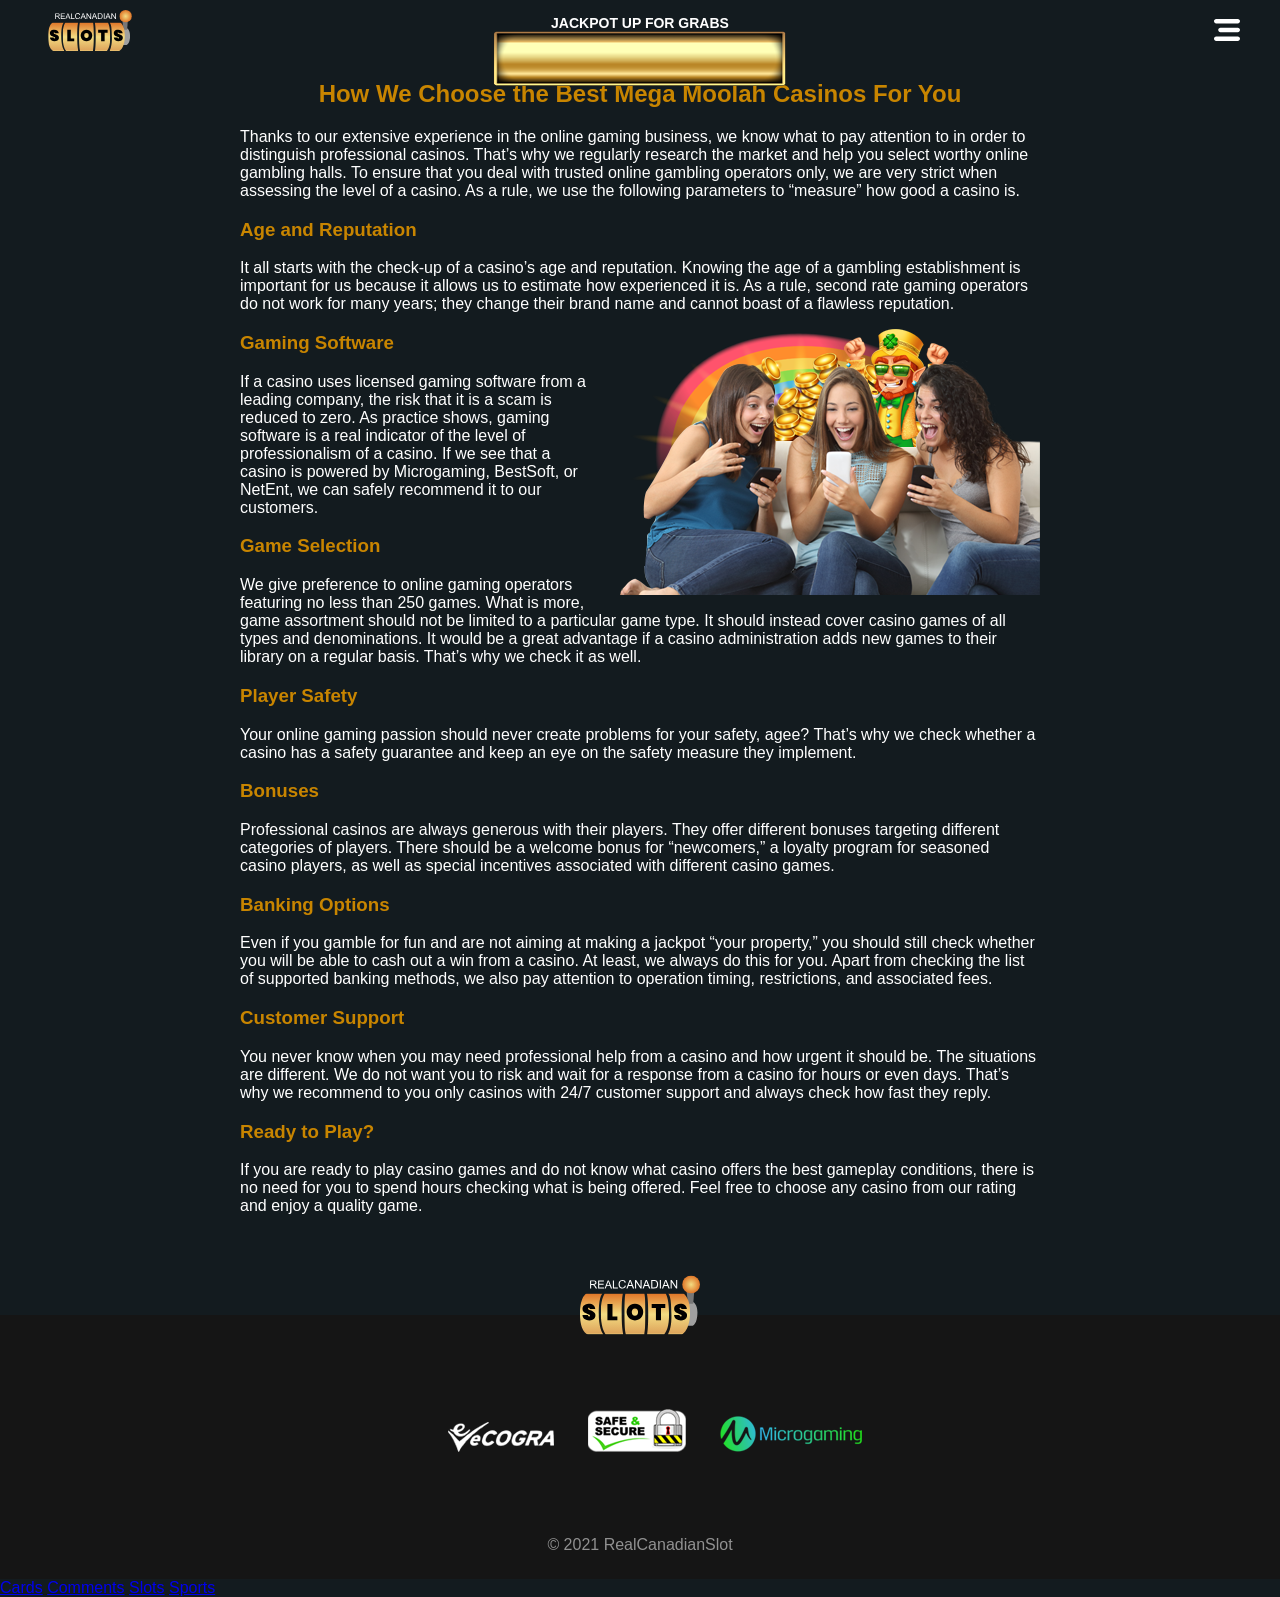
==== casino-html/index.html @ 3dc99162 "directories to each file from index have been added" ====
<!DOCTYPE html>
<html lang="en">
<head>
    <meta charset="UTF-8">
    <meta name="viewport" content="width=device-width, initial-scale=1.0">
    <title>Document</title>
    <link rel="stylesheet" href="assets/css/style.css">
</head>
<body>
    <header>
        <div class="container">
            <div class="flex">
                <div class="logo">
                    <img src="assets/img/logo.svg" alt="logo">
                </div>
                <div class="jackpot hide-small">
                    <div class="top">JACKPOT UP FOR GRABS</div>
                    <div class="ticket-counter">
                        <span class="progressive-jackpot-ticker" data-jackpot-id="15"></span>
                    </div>
                </div>
                <div class="menu">
                    <a href="javascript:void(0)" class="toggle-menu">
                        <img src="assets/img/menu-handle.svg" alt="menu">
                    </a>
                    <div class="nav overlay">
                        <a href="javascript:void(0)" class="close-menu">Close menu <span class="icon-close">&#215;</span></a>
                        <ul>
                            <li class="active"><a href="#">Menu item 01</a></li>
                            <li><a href="#">Menu item 02</a></li>
                            <li><a href="#">Menu item 03</a></li>
                            <li><a href="#">Menu item 04</a></li>
                            <li><a href="#">Menu item 05</a></li>
                        </ul>
                    </div>
                </div>
            </div>
        </div>
    </header>
  
    <section class="text">
        <div class="container">
            <h2 class="text-center">How We Choose the Best Mega Moolah Casinos For You</h2>
            <p>Thanks to our extensive experience in the online gaming business, we know what to pay attention to in order to distinguish professional casinos. That’s why we regularly research the market and help you select worthy online gambling halls. To ensure that you deal with trusted online gambling operators only, we are very strict when assessing the level of a casino. As a rule, we use the following parameters to “measure” how good a casino is.</p>
            <h3>Age and Reputation</h3>
            <p>It all starts with the check-up of a casino’s age and reputation. Knowing the age of a gambling establishment is important for us because it allows us to estimate how experienced it is. As a rule, second rate gaming operators do not work for many years; they change their brand name and cannot boast of a flawless reputation.</p>
            <figure class="alignright">
                <img src="assets/img/girls-laughing.png" alt="img">
            </figure>
            <h3>Gaming Software</h3>
            <p>If a casino uses licensed gaming software from a leading company, the risk that it is a scam is reduced to zero. As practice shows, gaming software is a real indicator of the level of professionalism of a casino. If we see that a casino is powered by Microgaming, BestSoft, or NetEnt, we can safely recommend it to our customers.</p>
            <h3>Game Selection</h3>
            <p>We give preference to online gaming operators featuring no less than 250 games. What is more, game assortment should not be limited to a particular game type. It should instead cover casino games of all types and denominations. It would be a great advantage if a casino administration adds new games to their library on a regular basis. That’s why we check it as well.</p>
            <h3>Player Safety</h3>
            <p>Your online gaming passion should never create problems for your safety, agee? That’s why we check whether a casino has a safety guarantee and keep an eye on the safety measure they implement.</p>
            <h3>Bonuses</h3>
            <p>Professional casinos are always generous with their players. They offer different bonuses targeting different categories of players. There should be a welcome bonus for “newcomers,” a loyalty program for seasoned casino players, as well as special incentives associated with different casino games.</p>
            <h3>Banking Options</h3>
            <p>Even if you gamble for fun and are not aiming at making a jackpot “your property,” you should still check whether you will be able to cash out a win from a casino. At least, we always do this for you. Apart from checking the list of supported banking methods, we also pay attention to operation timing, restrictions, and associated fees.</p>
            <h3>Customer Support</h3>
            <p>You never know when you may need professional help from a casino and how urgent it should be. The situations are different. We do not want you to risk and wait for a response from a casino for hours or even days. That’s why we recommend to you only casinos with 24/7 customer support and always check how fast they reply.</p>
            <h3>Ready to Play?</h3>
            <p>If you are ready to play casino games and do not know what casino offers the best gameplay conditions, there is no need for you to spend hours checking what is being offered. Feel free to choose any casino from our rating and enjoy a quality game.</p>
        </div>
    </section>
    <footer>
        <div class="logo">
            <img src="assets/img/logo.svg" alt="logo">
        </div>
        <div class="footer-icons">
            <img src="assets/img/footer-icon-1.png" alt="icon">
            <img src="assets/img/footer-icon-2.png" alt="icon">
            <img src="assets/img/footer-icon-3.png" alt="icon">
        </div>
        <div class="copy">&copy; 2021 RealCanadianSlot</div>
    </footer>
</body>

<!-- change of directories between the files. Not completed -->

<section class="selection">
    <a href="html/cards.html">Cards</a>
    <a href="html/comments.html">Comments</a>
    <a href="html/slots.html">Slots</a>
    <a href="html/sports.html">Sports</a>
</section>

</html>
---- casino-html/assets/css/style.css ----
@font-face {
  font-family: "Poppins";
  src: url("../fonts/Poppins-Light.woff") format("woff");
  font-weight: 300;
  font-style: normal;
  font-display: swap;
}

@font-face {
  font-family: "Poppins";
  src: url("../fonts/Poppins-BlackItalic.woff") format("woff");
  font-weight: 900;
  font-style: italic;
  font-display: swap;
}

@font-face {
  font-family: "Poppins";
  src: url("../fonts/Poppins-BoldItalic.woff") format("woff");
  font-weight: bold;
  font-style: italic;
  font-display: swap;
}

@font-face {
  font-family: "Poppins";
  src: url("../fonts/Poppins-Italic.woff") format("woff");
  font-weight: normal;
  font-style: italic;
  font-display: swap;
}

@font-face {
  font-family: "Poppins";
  src: url("../fonts/Poppins-ExtraBoldItalic.woff") format("woff");
  font-weight: 800;
  font-style: italic;
  font-display: swap;
}

@font-face {
  font-family: "Poppins";
  src: url("../fonts/Poppins-Bold.woff") format("woff");
  font-weight: bold;
  font-style: normal;
  font-display: swap;
}

@font-face {
  font-family: "Poppins";
  src: url("../fonts/Poppins-ExtraBold.woff") format("woff");
  font-weight: 800;
  font-style: normal;
  font-display: swap;
}

@font-face {
  font-family: "Poppins";
  src: url("../fonts/Poppins-ExtraLight.woff") format("woff");
  font-weight: 200;
  font-style: normal;
  font-display: swap;
}

@font-face {
  font-family: "Poppins";
  src: url("../fonts/Poppins-Black.woff") format("woff");
  font-weight: 900;
  font-style: normal;
  font-display: swap;
}

@font-face {
  font-family: "Poppins";
  src: url("../fonts/Poppins-ExtraLightItalic.woff") format("woff");
  font-weight: 200;
  font-style: italic;
  font-display: swap;
}

@font-face {
  font-family: "Poppins";
  src: url("../fonts/Poppins-MediumItalic.woff") format("woff");
  font-weight: 500;
  font-style: italic;
  font-display: swap;
}

@font-face {
  font-family: "Poppins";
  src: url("../fonts/Poppins-LightItalic.woff") format("woff");
  font-weight: 300;
  font-style: italic;
  font-display: swap;
}

@font-face {
  font-family: "Poppins";
  src: url("../fonts/Poppins-Medium.woff") format("woff");
  font-weight: 500;
  font-style: normal;
  font-display: swap;
}

@font-face {
  font-family: "Poppins";
  src: url("../fonts/Poppins-Thin.woff") format("woff");
  font-weight: 100;
  font-style: normal;
  font-display: swap;
}

@font-face {
  font-family: "Poppins";
  src: url("../fonts/Poppins-ThinItalic.woff") format("woff");
  font-weight: 100;
  font-style: italic;
  font-display: swap;
}

@font-face {
  font-family: "Poppins";
  src: url("../fonts/Poppins-SemiBold.woff") format("woff");
  font-weight: 600;
  font-style: normal;
  font-display: swap;
}

@font-face {
  font-family: "Poppins";
  src: url("../fonts/Poppins-Regular.woff") format("woff");
  font-weight: normal;
  font-style: normal;
  font-display: swap;
}

@font-face {
  font-family: "Poppins";
  src: url("../fonts/Poppins-SemiBoldItalic.woff") format("woff");
  font-weight: 600;
  font-style: italic;
  font-display: swap;
}

/**
 * General
 */
body {
  margin: 0;
  padding: 0;
  background-color: #131b1f;
  color: #fff;
  font-family: "Poppins", sans-serif;
}

body .container {
  margin: auto;
  max-width: 1200px;
}

body .flex {
  display: flex;
}

body .text-center {
  text-align: center;
}

body h2,
body h3 {
  color: #c88500;
}

body figure {
  margin: 0;
  padding: 0;
}

body figure.alignright img {
  float: right;
  margin-left: 20px;
}

body figure.alignleft img {
  float: left;
  margin-right: 20px;
}

body .hide {
  display: none;
}

.btn {
  color: #000;
  text-transform: uppercase;
  text-decoration: none;
  text-align: center;
  display: inline-block;
  min-width: 235px;
  height: 50px;
  line-height: 50px;
  font-weight: 700;
  font-size: 18px;
  border-radius: 10px;
  background: #eec214;
  background-image: linear-gradient(to right, #eec214, #f88409);
  transition: all 0.5s;
}

.btn:hover {
  background-image: linear-gradient(to right, #f88409, #eec214);
}

header {
  height: 60px;
}

header .flex {
  justify-content: space-between;
}

header .flex>div {
  width: 33.333%;
}

header .flex>div.logo {
  margin-top: 10px;
}

header .flex>div.logo img {
  display: inline-block;
  width: 100px;
  height: 41px;
}

header .flex>div.jackpot {
  min-width: 300px;
  font-size: 14px;
  font-weight: 600;
  text-transform: uppercase;
  text-align: center;
  margin-top: 15px;
}

header .flex>div.jackpot .ticket-counter {
  margin: auto;
  width: 293px;
  height: 55px;
  background: url("../img/counter-bg.png") no-repeat;
  font-size: 30px;
  color: #191919;
  font-weight: 900;
  text-align: left;
  position: relative;
  z-index: 10;
}

header .flex>div.jackpot .ticket-counter .progressive-jackpot-ticker {
  position: relative;
  left: 40px;
  top: 5px;
}

.menu {
  margin-top: 19px;
}

.menu .nav {
  z-index: 1000;
  position: fixed;
  overflow: auto;
  background-color: #151414;
  transition: all 0.5s;
}

.menu .nav.overlay {
  width: 300px;
  height: 100vh;
  top: 0;
  right: -300px;
}

.menu .nav.overlay.open-menu {
  right: 0;
}

.menu .nav ul {
  margin: 100px 0 0;
  padding: 0;
}

.menu .nav ul li {
  padding-left: 35px;
  list-style: none;
  line-height: 2;
  position: relative;
  transition: all 0.5s;
  margin-bottom: 10px;
}

.menu .nav ul li.active,
.menu .nav ul li:hover {
  background-color: #181818;
  border-top-right-radius: 20px;
  border-bottom-right-radius: 20px;
  box-shadow: 0 0 27px rgba(0, 0, 0, 0.5);
  margin-right: 10px;
}

.menu .nav ul li.active a,
.menu .nav ul li:hover a {
  color: #e59543;
}

.menu .nav ul li.active:before,
.menu .nav ul li:hover:before {
  opacity: 1;
}

.menu .nav ul li:before {
  opacity: 0;
  content: "";
  width: 6px;
  height: 6px;
  display: block;
  position: absolute;
  left: 15px;
  top: 13px;
  background-color: #e59543;
  border-radius: 6px;
}

.menu .nav a {
  outline: none;
  color: #fff;
  text-decoration: none;
  transition: all 0.5s;
  font-size: 15px;
  text-transform: uppercase;
  color: #bababa;
}

.menu .nav .close-menu {
  float: right;
  position: relative;
  right: 20px;
  top: -5px;
  text-transform: none;
  font-size: 12px;
  color: #636363;
}

.menu .nav .close-menu .icon-close {
  position: relative;
  right: 0;
  top: 10px;
  font-size: 40px;
}

.menu .toggle-menu {
  font-size: 22px;
  float: right;
}

.menu .toggle-menu img {
  display: inline-block;
  width: 26px;
  height: 22px;
}

@media (max-width: 600px) {
  .menu .nav.overlay {
    border-radius: 15px;
    opacity: 0;
    position: fixed;
    left: 0;
    top: -100vh;
    width: 100%;
    height: 100%;
    transition: opacity 0.5s;
  }

  .menu .nav.overlay.open-menu {
    top: 0;
    display: block;
    opacity: 1;
  }
}

/**
 * Footer
 */
footer {
  margin-top: 100px;
  padding-bottom: 25px;
  background-color: #151515;
  text-align: center;
}

footer .logo {
  position: relative;
  bottom: 40px;
}

footer .logo img {
  width: 120px;
  height: 60px;
  display: inline-block;
}

footer .footer-icons {
  margin: 30px 0 80px 30px;
}

footer .footer-icons img {
  display: inline-block;
  margin: 0 15px;
}

footer .copy {
  color: #919191;
  font-size: 16px;
}

.hero {
  min-height: 740px;
  background-position: center top;
  background-repeat: no-repeat;
  text-align: center;
}

.hero h1 {
  padding-top: 220px;
  background: -webkit-linear-gradient(#fccd00, #9b4900, #faf710);
  background-clip: text;
  -webkit-background-clip: text;
  -webkit-text-fill-color: transparent;
  font-weight: 900;
  font-size: 60px;
  text-transform: uppercase;
  line-height: 1;
  margin: 0;
}

.hero p span {
  display: block;
  font-weight: bold;
  color: #cfcece;
}

.top-casino {
  margin-top: -140px;
}

.top-casino .container .flex {
  margin: 0 -8px;
}

.top-casino .container .flex .banner {
  background-repeat: no-repeat;
  background-size: contain;
  min-height: 500px;
  color: #000;
  max-width: 390px;
  padding: 260px 20px 20px;
  background-color: #fff;
  width: 33%;
  margin: 0 8px;
  border-radius: 12px;
  text-align: center;
  font-size: 18px;
  font-weight: 500;
}

.top-casino .container .flex .banner.top {
  position: relative;
  bottom: 50px;
  border: 4px solid #ec1e1a;
}

.top-casino .container .flex .banner.top .label {
  position: absolute;
  left: 50%;
  top: -29px;
  margin-left: -178px;
  width: 357px;
  height: 100px;
  background: url("../img/label-red.png") no-repeat;
  font-size: 18px;
  font-weight: bold;
  text-shadow: 0 0 7px black;
  color: #fff;
  line-height: 90px;
}

.top-casino .container .flex .banner h3 {
  font-size: 48px;
  font-weight: 900;
  line-height: 1;
  margin-bottom: 0;
}

.top-casino .container .flex .banner h3 span {
  font-size: 24px;
  font-weight: 600;
  color: #000;
}

.top-casino .container .flex .banner ul {
  text-align: left;
  padding-left: 25px;
}

.top-casino .container .flex .banner ul li {
  line-height: 24px;
}

.top-casino .container .flex .banner .btn {
  height: 78px;
  line-height: 78px;
  font-size: 30px;
  font-weight: bold;
  width: 100%;
  box-shadow: inset 0 0 10px rgba(0, 0, 0, 0.3);
}

.top-casino .container .flex .banner .banking {
  display: flex;
  align-items: center;
  margin: 40px 0 10px;
}

.top-casino .container .flex .banner .banking span {
  margin-left: 10px;
}

.casino-overview .container {
  max-width: 800px;
  color: #cfcece;
}

.casino-overview .container h2 {
  font-size: 36px;
}

.casino-overview .container .full-width-banner {
  text-align: center;
}

.casino-overview .container .full-width-banner img {
  max-width: 100%;
}

.casino-overview .container .full-width-banner .casino-logo {
  margin-top: -30px;
  position: relative;
  top: 35px;
}

.casino-overview .container .full-width-banner .banner {
  border-radius: 8px;
}

.casino-overview .container .full-width-banner .btn {
  position: relative;
  bottom: 75px;
  margin-bottom: -75px;
}

.casino-overview .other-slots .container {
  max-width: 1200px;
  margin: auto;
}

.casino-overview .other-slots .container .banner-set {
  display: flex;
  margin: 0 -11px;
}

.casino-overview .other-slots .container .banner-set .banner {
  margin: 0 11px -60px;
  text-align: center;
}

.casino-overview .other-slots .container .banner-set .banner img {
  display: inline-block;
  border-radius: 10px;
}

.casino-overview .other-slots .container .banner-set .banner .content {
  position: relative;
  bottom: 110px;
}

.casino-overview .other-slots .container .banner-set .banner .content .name {
  text-transform: uppercase;
  font-size: 14px;
  font-weight: bold;
  margin-bottom: 8px;
}

.casino-overview .other-slots .container .banner-set .banner .content .name sup {
  font-size: 8px;
}

/**
 * Text Block
 */
.text .container {
  max-width: 800px;
}

@media (max-width: 1250px) {
  body .container {
    padding: 0 20px;
  }

  .top-casino .container .flex {
    flex-direction: column-reverse;
    justify-content: center;
    align-items: center;
  }

  .top-casino .container .flex .banner {
    width: 350px;
    margin: 0 auto 20px;
  }

  .top-casino .container .flex .banner.top {
    order: 1;
    bottom: 0;
  }

  .casino-overview .other-slots .container .banner-set {
    margin: auto;
    flex-wrap: wrap;
    justify-content: center;
    max-width: 700px;
  }
}

@media (max-width: 760px) {
  body .show-medium {
    display: block;
  }

  body .hide-medium {
    display: none;
  }

  body .hero {
    background-size: cover;
  }

  body figure {
    text-align: center;
  }

  body figure.alignright img,
  body figure.alignleft img {
    margin: 20px auto;
    float: none;
  }
}

@media (max-width: 600px) {
  body {
    font-size: 14px;
  }

  body .show-small {
    display: block;
  }

  body .hide-small {
    display: none;
  }

  body .hero h1 {
    padding-top: 180px;
    font-size: 30px;
  }

  body img {
    max-width: 100%;
  }

  body .top-casino .container .flex .banner {
    padding-top: 300px;
    width: calc(100% - 50px);
    font-size: 14px;
  }

  body .top-casino .container .flex .banner h3 {
    font-size: 38px;
  }

  body .top-casino .container .flex .banner .subtitle {
    font-size: 18px;
    font-weight: 600;
  }

  body .top-casino .container .flex .banner .btn {
    font-size: 24px;
    height: 70px;
    line-height: 70px;
  }

  body .top-casino .container .flex .banner .banking {
    font-weight: 600;
  }

  body .top-casino .container .flex .banner.top .label {
    margin-left: -150px;
    width: 300px;
    background-size: contain;
    height: 84px;
    font-size: 16px;
    line-height: 80px;
    top: -25px;
  }

  .casino-overview .container h2 {
    font-size: 24px;
  }

  .casino-overview .container .full-width-banner .casino-logo {
    display: block;
    margin: auto;
  }

  .casino-overview .other-slots .container .banner-set .banner {
    margin: 0 0 -60px;
  }

  footer .footer-icons {
    margin: 0 0 60px;
  }

  footer .footer-icons img {
    display: block;
    margin: 15px auto;
  }
}

@media (max-width: 400px) {
  body .top-casino .container .flex .banner {
    padding-top: 250px;
  }
}

@media (max-width: 350px) {
  body .top-casino .container .flex .banner {
    padding-top: 200px;
  }
}

/*# sourceMappingURL=style.css.map */
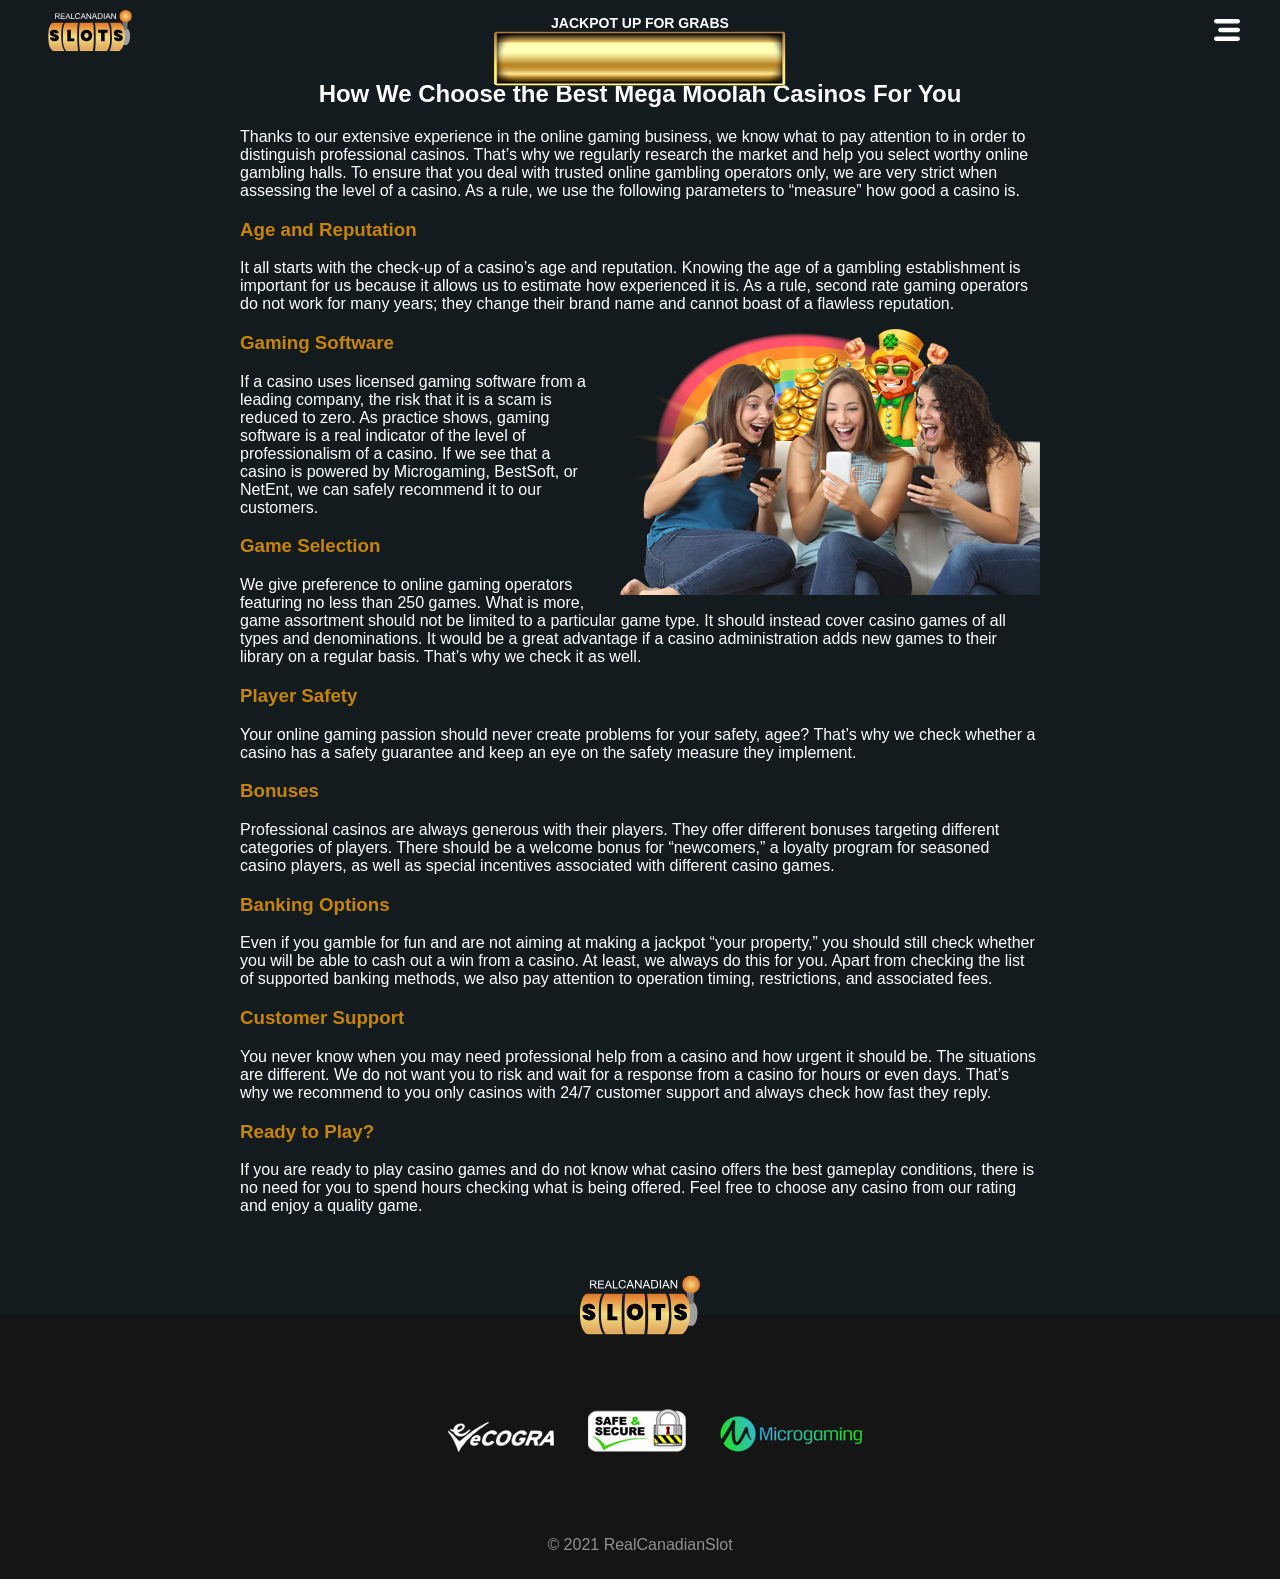
==== commit ab807503: "slots and index finished. Pending review" ====
--- a/casino-html/index.html
+++ b/casino-html/index.html
@@ -3,7 +3,8 @@
 <head>
     <meta charset="UTF-8">
     <meta name="viewport" content="width=device-width, initial-scale=1.0">
-    <title>Document</title>
+    <title>Home | RealCanadianSlot</title>
+    <meta name="description" content="Discover our guide to online casino games, learn how we assess casinos, and explore slots, cards and sports.">
     <link rel="stylesheet" href="assets/css/style.css">
 </head>
 <body>
@@ -26,11 +27,11 @@
                     <div class="nav overlay">
                         <a href="javascript:void(0)" class="close-menu">Close menu <span class="icon-close">&#215;</span></a>
                         <ul>
-                            <li class="active"><a href="#">Menu item 01</a></li>
-                            <li><a href="#">Menu item 02</a></li>
-                            <li><a href="#">Menu item 03</a></li>
-                            <li><a href="#">Menu item 04</a></li>
-                            <li><a href="#">Menu item 05</a></li>
+                            <li class="active"><a href="#">Home</a></li>
+                            <li><a href="assets/html/slots.html">Slots</a></li>
+                            <li><a href="assets/html/cards.html">Cards</a></li>
+                            <li><a href="assets/html/sports.html">Sports</a></li>
+                            <li><a href="assets/html/comments.html">Comments</a></li>
                         </ul>
                     </div>
                 </div>
@@ -40,7 +41,7 @@
   
     <section class="text">
         <div class="container">
-            <h2 class="text-center">How We Choose the Best Mega Moolah Casinos For You</h2>
+            <h1 class="text-center">How We Choose the Best Mega Moolah Casinos For You</h1>
             <p>Thanks to our extensive experience in the online gaming business, we know what to pay attention to in order to distinguish professional casinos. That’s why we regularly research the market and help you select worthy online gambling halls. To ensure that you deal with trusted online gambling operators only, we are very strict when assessing the level of a casino. As a rule, we use the following parameters to “measure” how good a casino is.</p>
             <h3>Age and Reputation</h3>
             <p>It all starts with the check-up of a casino’s age and reputation. Knowing the age of a gambling establishment is important for us because it allows us to estimate how experienced it is. As a rule, second rate gaming operators do not work for many years; they change their brand name and cannot boast of a flawless reputation.</p>
@@ -76,13 +77,4 @@
     </footer>
 </body>
 
-<!-- change of directories between the files. Not completed -->
-
-<section class="selection">
-    <a href="html/cards.html">Cards</a>
-    <a href="html/comments.html">Comments</a>
-    <a href="html/slots.html">Slots</a>
-    <a href="html/sports.html">Sports</a>
-</section>
-
 </html>
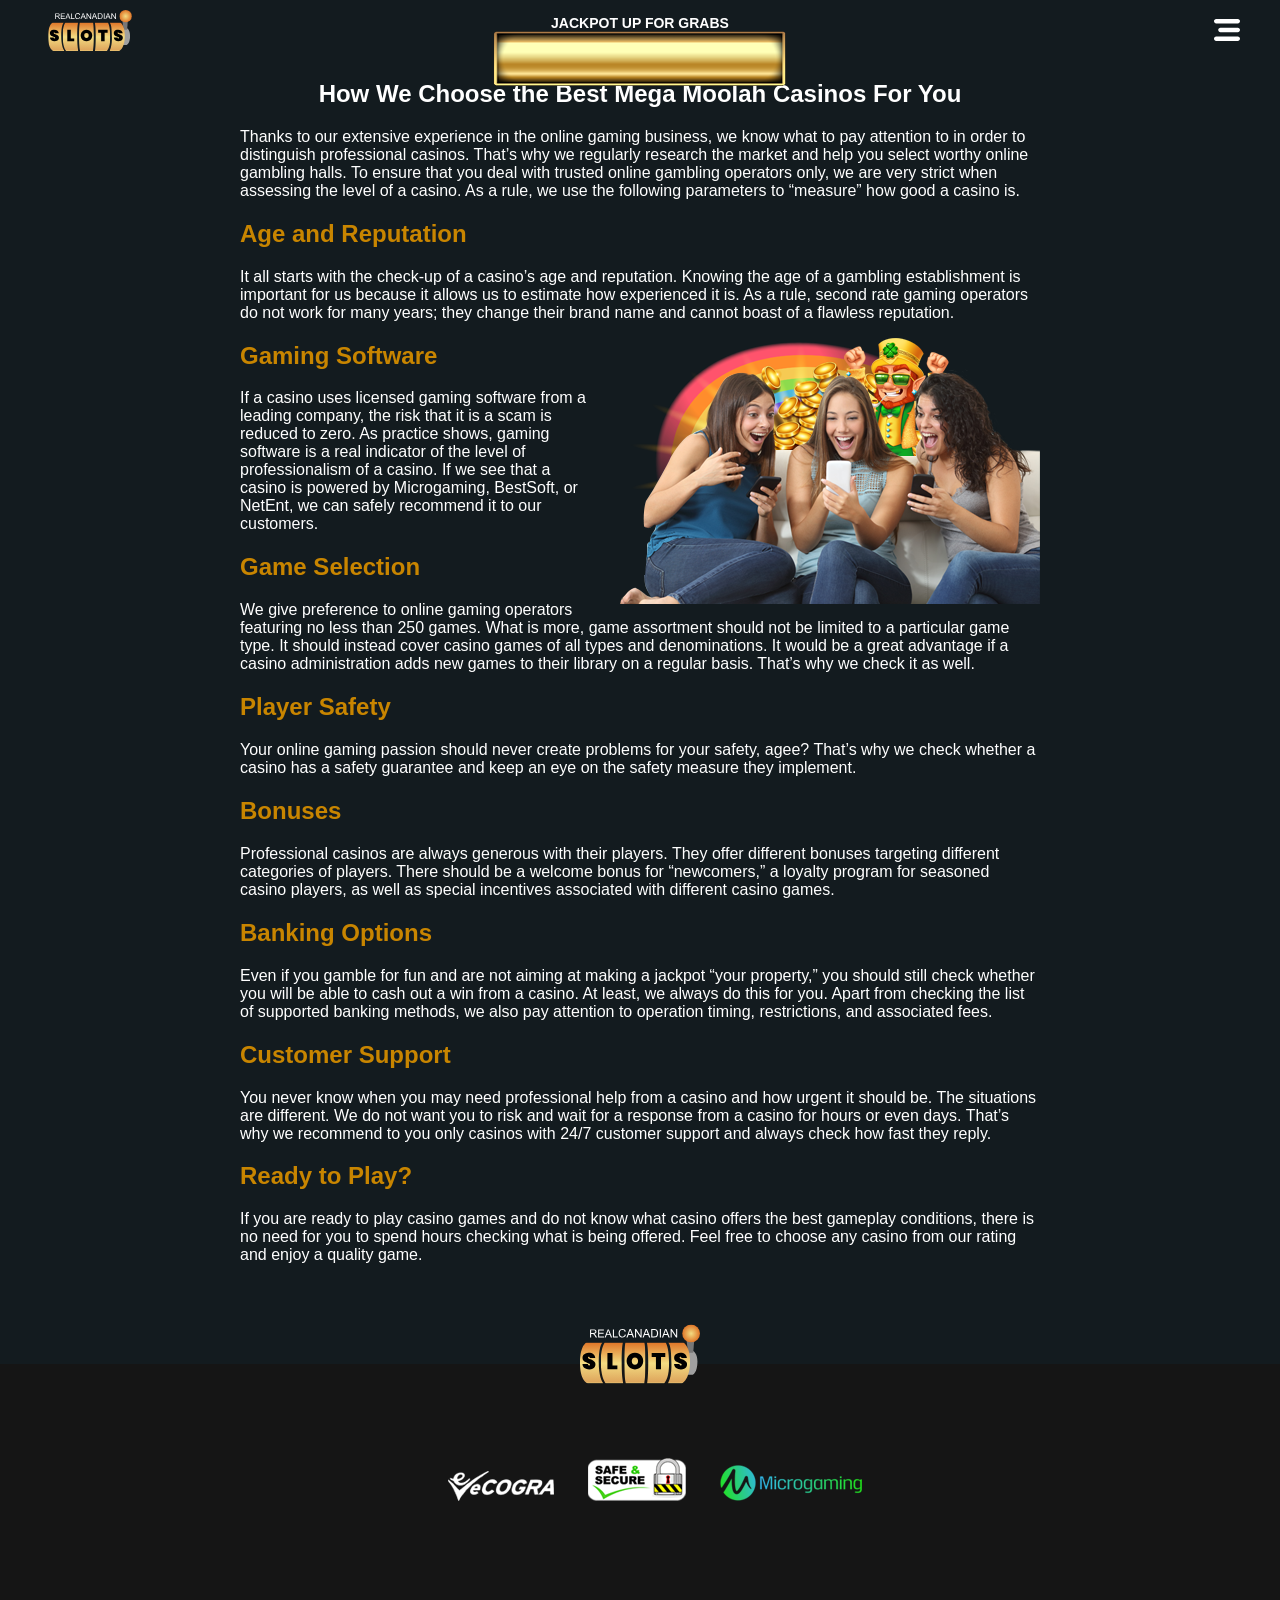
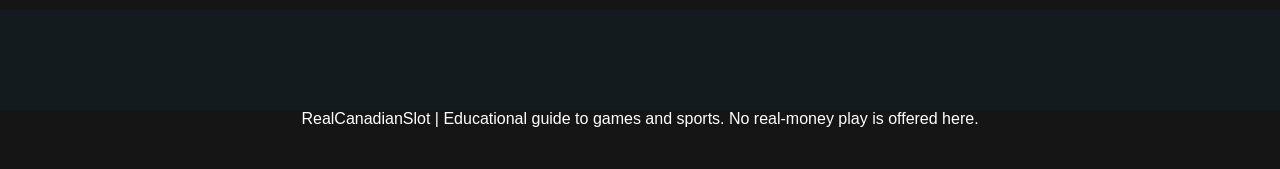
==== commit 0329ab8e: "index reviewed" ====
--- a/casino-html/index.html
+++ b/casino-html/index.html
@@ -43,24 +43,24 @@
         <div class="container">
             <h1 class="text-center">How We Choose the Best Mega Moolah Casinos For You</h1>
             <p>Thanks to our extensive experience in the online gaming business, we know what to pay attention to in order to distinguish professional casinos. That’s why we regularly research the market and help you select worthy online gambling halls. To ensure that you deal with trusted online gambling operators only, we are very strict when assessing the level of a casino. As a rule, we use the following parameters to “measure” how good a casino is.</p>
-            <h3>Age and Reputation</h3>
+            <h2>Age and Reputation</h2>
             <p>It all starts with the check-up of a casino’s age and reputation. Knowing the age of a gambling establishment is important for us because it allows us to estimate how experienced it is. As a rule, second rate gaming operators do not work for many years; they change their brand name and cannot boast of a flawless reputation.</p>
             <figure class="alignright">
                 <img src="assets/img/girls-laughing.png" alt="img">
             </figure>
-            <h3>Gaming Software</h3>
+            <h2>Gaming Software</h2>
             <p>If a casino uses licensed gaming software from a leading company, the risk that it is a scam is reduced to zero. As practice shows, gaming software is a real indicator of the level of professionalism of a casino. If we see that a casino is powered by Microgaming, BestSoft, or NetEnt, we can safely recommend it to our customers.</p>
-            <h3>Game Selection</h3>
+            <h2>Game Selection</h2>
             <p>We give preference to online gaming operators featuring no less than 250 games. What is more, game assortment should not be limited to a particular game type. It should instead cover casino games of all types and denominations. It would be a great advantage if a casino administration adds new games to their library on a regular basis. That’s why we check it as well.</p>
-            <h3>Player Safety</h3>
+            <h2>Player Safety</h2>
             <p>Your online gaming passion should never create problems for your safety, agee? That’s why we check whether a casino has a safety guarantee and keep an eye on the safety measure they implement.</p>
-            <h3>Bonuses</h3>
+            <h2>Bonuses</h2>
             <p>Professional casinos are always generous with their players. They offer different bonuses targeting different categories of players. There should be a welcome bonus for “newcomers,” a loyalty program for seasoned casino players, as well as special incentives associated with different casino games.</p>
-            <h3>Banking Options</h3>
+            <h2>Banking Options</h2>
             <p>Even if you gamble for fun and are not aiming at making a jackpot “your property,” you should still check whether you will be able to cash out a win from a casino. At least, we always do this for you. Apart from checking the list of supported banking methods, we also pay attention to operation timing, restrictions, and associated fees.</p>
-            <h3>Customer Support</h3>
+            <h2>Customer Support</h2>
             <p>You never know when you may need professional help from a casino and how urgent it should be. The situations are different. We do not want you to risk and wait for a response from a casino for hours or even days. That’s why we recommend to you only casinos with 24/7 customer support and always check how fast they reply.</p>
-            <h3>Ready to Play?</h3>
+            <h2>Ready to Play?</h2>
             <p>If you are ready to play casino games and do not know what casino offers the best gameplay conditions, there is no need for you to spend hours checking what is being offered. Feel free to choose any casino from our rating and enjoy a quality game.</p>
         </div>
     </section>
@@ -73,8 +73,13 @@
             <img src="assets/img/footer-icon-2.png" alt="icon">
             <img src="assets/img/footer-icon-3.png" alt="icon">
         </div>
-        <div class="copy">&copy; 2021 RealCanadianSlot</div>
+  
     </footer>
+    <footer class="project-footer">
+        <div class="project-wrap">
+            <p>RealCanadianSlot | Educational guide to games and sports. No real-money play is offered here.</p>
+        </div>
+    </footer>
+
 </body>
-
 </html>
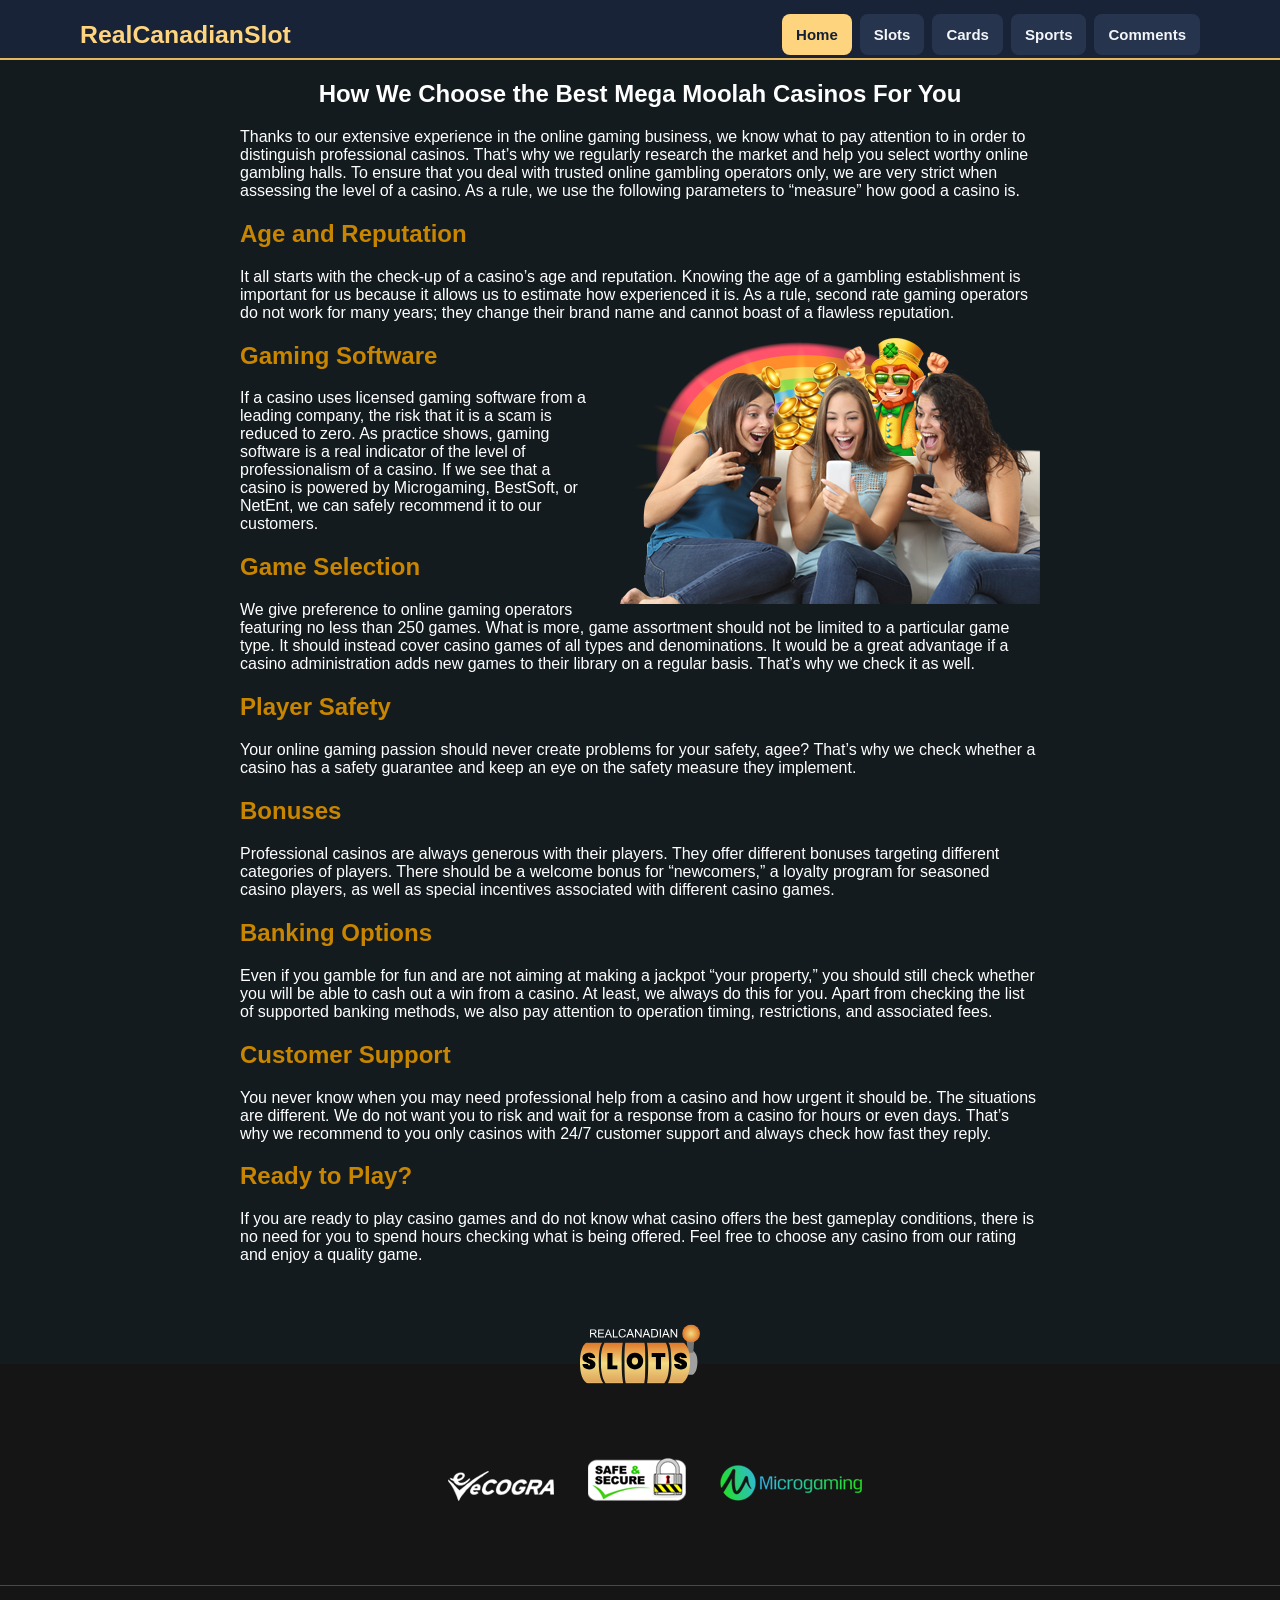
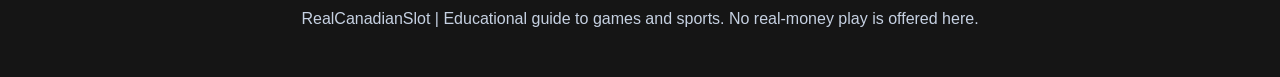
==== commit 393483e3: "scss, fonts and maps deleted. css files changed. added start code to cards, sports and comments" ====
--- a/casino-html/index.html
+++ b/casino-html/index.html
@@ -1,67 +1,76 @@
 <!DOCTYPE html>
 <html lang="en">
+
 <head>
     <meta charset="UTF-8">
     <meta name="viewport" content="width=device-width, initial-scale=1.0">
     <title>Home | RealCanadianSlot</title>
-    <meta name="description" content="Discover our guide to online casino games, learn how we assess casinos, and explore slots, cards and sports.">
+    <meta name="description"
+        content="Discover our guide to online casino games, learn how we assess casinos, and explore slots, cards and sports.">
     <link rel="stylesheet" href="assets/css/style.css">
 </head>
+
 <body>
-    <header>
-        <div class="container">
-            <div class="flex">
-                <div class="logo">
-                    <img src="assets/img/logo.svg" alt="logo">
-                </div>
-                <div class="jackpot hide-small">
-                    <div class="top">JACKPOT UP FOR GRABS</div>
-                    <div class="ticket-counter">
-                        <span class="progressive-jackpot-ticker" data-jackpot-id="15"></span>
-                    </div>
-                </div>
-                <div class="menu">
-                    <a href="javascript:void(0)" class="toggle-menu">
-                        <img src="assets/img/menu-handle.svg" alt="menu">
-                    </a>
-                    <div class="nav overlay">
-                        <a href="javascript:void(0)" class="close-menu">Close menu <span class="icon-close">&#215;</span></a>
-                        <ul>
-                            <li class="active"><a href="#">Home</a></li>
-                            <li><a href="assets/html/slots.html">Slots</a></li>
-                            <li><a href="assets/html/cards.html">Cards</a></li>
-                            <li><a href="assets/html/sports.html">Sports</a></li>
-                            <li><a href="assets/html/comments.html">Comments</a></li>
-                        </ul>
-                    </div>
-                </div>
-            </div>
+    <header class="site-header">
+        <div class="site-header-inner">
+            <a class="site-brand" href="index.html">RealCanadianSlot</a>
+            <nav class="site-navigation" aria-label="Main navigation">
+                <a href="index.html" aria-current="page">Home</a>
+                <a href="assets/html/slots.html">Slots</a>
+                <a href="assets/html/cards.html">Cards</a>
+                <a href="assets/html/sports.html">Sports</a>
+                <a href="assets/html/comments.html">Comments</a>
+            </nav>
         </div>
     </header>
-  
+
     <section class="text">
         <div class="container">
             <h1 class="text-center">How We Choose the Best Mega Moolah Casinos For You</h1>
-            <p>Thanks to our extensive experience in the online gaming business, we know what to pay attention to in order to distinguish professional casinos. That’s why we regularly research the market and help you select worthy online gambling halls. To ensure that you deal with trusted online gambling operators only, we are very strict when assessing the level of a casino. As a rule, we use the following parameters to “measure” how good a casino is.</p>
+            <p>Thanks to our extensive experience in the online gaming business, we know what to pay attention to in
+                order to distinguish professional casinos. That’s why we regularly research the market and help you
+                select worthy online gambling halls. To ensure that you deal with trusted online gambling operators
+                only, we are very strict when assessing the level of a casino. As a rule, we use the following
+                parameters to “measure” how good a casino is.</p>
             <h2>Age and Reputation</h2>
-            <p>It all starts with the check-up of a casino’s age and reputation. Knowing the age of a gambling establishment is important for us because it allows us to estimate how experienced it is. As a rule, second rate gaming operators do not work for many years; they change their brand name and cannot boast of a flawless reputation.</p>
+            <p>It all starts with the check-up of a casino’s age and reputation. Knowing the age of a gambling
+                establishment is important for us because it allows us to estimate how experienced it is. As a rule,
+                second rate gaming operators do not work for many years; they change their brand name and cannot boast
+                of a flawless reputation.</p>
             <figure class="alignright">
                 <img src="assets/img/girls-laughing.png" alt="img">
             </figure>
             <h2>Gaming Software</h2>
-            <p>If a casino uses licensed gaming software from a leading company, the risk that it is a scam is reduced to zero. As practice shows, gaming software is a real indicator of the level of professionalism of a casino. If we see that a casino is powered by Microgaming, BestSoft, or NetEnt, we can safely recommend it to our customers.</p>
+            <p>If a casino uses licensed gaming software from a leading company, the risk that it is a scam is reduced
+                to zero. As practice shows, gaming software is a real indicator of the level of professionalism of a
+                casino. If we see that a casino is powered by Microgaming, BestSoft, or NetEnt, we can safely recommend
+                it to our customers.</p>
             <h2>Game Selection</h2>
-            <p>We give preference to online gaming operators featuring no less than 250 games. What is more, game assortment should not be limited to a particular game type. It should instead cover casino games of all types and denominations. It would be a great advantage if a casino administration adds new games to their library on a regular basis. That’s why we check it as well.</p>
+            <p>We give preference to online gaming operators featuring no less than 250 games. What is more, game
+                assortment should not be limited to a particular game type. It should instead cover casino games of all
+                types and denominations. It would be a great advantage if a casino administration adds new games to
+                their library on a regular basis. That’s why we check it as well.</p>
             <h2>Player Safety</h2>
-            <p>Your online gaming passion should never create problems for your safety, agee? That’s why we check whether a casino has a safety guarantee and keep an eye on the safety measure they implement.</p>
+            <p>Your online gaming passion should never create problems for your safety, agee? That’s why we check
+                whether a casino has a safety guarantee and keep an eye on the safety measure they implement.</p>
             <h2>Bonuses</h2>
-            <p>Professional casinos are always generous with their players. They offer different bonuses targeting different categories of players. There should be a welcome bonus for “newcomers,” a loyalty program for seasoned casino players, as well as special incentives associated with different casino games.</p>
+            <p>Professional casinos are always generous with their players. They offer different bonuses targeting
+                different categories of players. There should be a welcome bonus for “newcomers,” a loyalty program for
+                seasoned casino players, as well as special incentives associated with different casino games.</p>
             <h2>Banking Options</h2>
-            <p>Even if you gamble for fun and are not aiming at making a jackpot “your property,” you should still check whether you will be able to cash out a win from a casino. At least, we always do this for you. Apart from checking the list of supported banking methods, we also pay attention to operation timing, restrictions, and associated fees.</p>
+            <p>Even if you gamble for fun and are not aiming at making a jackpot “your property,” you should still check
+                whether you will be able to cash out a win from a casino. At least, we always do this for you. Apart
+                from checking the list of supported banking methods, we also pay attention to operation timing,
+                restrictions, and associated fees.</p>
             <h2>Customer Support</h2>
-            <p>You never know when you may need professional help from a casino and how urgent it should be. The situations are different. We do not want you to risk and wait for a response from a casino for hours or even days. That’s why we recommend to you only casinos with 24/7 customer support and always check how fast they reply.</p>
+            <p>You never know when you may need professional help from a casino and how urgent it should be. The
+                situations are different. We do not want you to risk and wait for a response from a casino for hours or
+                even days. That’s why we recommend to you only casinos with 24/7 customer support and always check how
+                fast they reply.</p>
             <h2>Ready to Play?</h2>
-            <p>If you are ready to play casino games and do not know what casino offers the best gameplay conditions, there is no need for you to spend hours checking what is being offered. Feel free to choose any casino from our rating and enjoy a quality game.</p>
+            <p>If you are ready to play casino games and do not know what casino offers the best gameplay conditions,
+                there is no need for you to spend hours checking what is being offered. Feel free to choose any casino
+                from our rating and enjoy a quality game.</p>
         </div>
     </section>
     <footer>
@@ -73,13 +82,12 @@
             <img src="assets/img/footer-icon-2.png" alt="icon">
             <img src="assets/img/footer-icon-3.png" alt="icon">
         </div>
-  
-    </footer>
-    <footer class="project-footer">
-        <div class="project-wrap">
-            <p>RealCanadianSlot | Educational guide to games and sports. No real-money play is offered here.</p>
+        <div class="project-footer">
+            <div class="project-wrap">
+                <p>RealCanadianSlot | Educational guide to games and sports. No real-money play is offered here.</p>
+            </div>
         </div>
     </footer>
+</body>
 
-</body>
 </html>
--- a/casino-html/assets/css/style.css
+++ b/casino-html/assets/css/style.css
@@ -1,156 +1,9 @@
-@font-face {
-  font-family: "Poppins";
-  src: url("../fonts/Poppins-Light.woff") format("woff");
-  font-weight: 300;
-  font-style: normal;
-  font-display: swap;
-}
-
-@font-face {
-  font-family: "Poppins";
-  src: url("../fonts/Poppins-BlackItalic.woff") format("woff");
-  font-weight: 900;
-  font-style: italic;
-  font-display: swap;
-}
-
-@font-face {
-  font-family: "Poppins";
-  src: url("../fonts/Poppins-BoldItalic.woff") format("woff");
-  font-weight: bold;
-  font-style: italic;
-  font-display: swap;
-}
-
-@font-face {
-  font-family: "Poppins";
-  src: url("../fonts/Poppins-Italic.woff") format("woff");
-  font-weight: normal;
-  font-style: italic;
-  font-display: swap;
-}
-
-@font-face {
-  font-family: "Poppins";
-  src: url("../fonts/Poppins-ExtraBoldItalic.woff") format("woff");
-  font-weight: 800;
-  font-style: italic;
-  font-display: swap;
-}
-
-@font-face {
-  font-family: "Poppins";
-  src: url("../fonts/Poppins-Bold.woff") format("woff");
-  font-weight: bold;
-  font-style: normal;
-  font-display: swap;
-}
-
-@font-face {
-  font-family: "Poppins";
-  src: url("../fonts/Poppins-ExtraBold.woff") format("woff");
-  font-weight: 800;
-  font-style: normal;
-  font-display: swap;
-}
-
-@font-face {
-  font-family: "Poppins";
-  src: url("../fonts/Poppins-ExtraLight.woff") format("woff");
-  font-weight: 200;
-  font-style: normal;
-  font-display: swap;
-}
-
-@font-face {
-  font-family: "Poppins";
-  src: url("../fonts/Poppins-Black.woff") format("woff");
-  font-weight: 900;
-  font-style: normal;
-  font-display: swap;
-}
-
-@font-face {
-  font-family: "Poppins";
-  src: url("../fonts/Poppins-ExtraLightItalic.woff") format("woff");
-  font-weight: 200;
-  font-style: italic;
-  font-display: swap;
-}
-
-@font-face {
-  font-family: "Poppins";
-  src: url("../fonts/Poppins-MediumItalic.woff") format("woff");
-  font-weight: 500;
-  font-style: italic;
-  font-display: swap;
-}
-
-@font-face {
-  font-family: "Poppins";
-  src: url("../fonts/Poppins-LightItalic.woff") format("woff");
-  font-weight: 300;
-  font-style: italic;
-  font-display: swap;
-}
-
-@font-face {
-  font-family: "Poppins";
-  src: url("../fonts/Poppins-Medium.woff") format("woff");
-  font-weight: 500;
-  font-style: normal;
-  font-display: swap;
-}
-
-@font-face {
-  font-family: "Poppins";
-  src: url("../fonts/Poppins-Thin.woff") format("woff");
-  font-weight: 100;
-  font-style: normal;
-  font-display: swap;
-}
-
-@font-face {
-  font-family: "Poppins";
-  src: url("../fonts/Poppins-ThinItalic.woff") format("woff");
-  font-weight: 100;
-  font-style: italic;
-  font-display: swap;
-}
-
-@font-face {
-  font-family: "Poppins";
-  src: url("../fonts/Poppins-SemiBold.woff") format("woff");
-  font-weight: 600;
-  font-style: normal;
-  font-display: swap;
-}
-
-@font-face {
-  font-family: "Poppins";
-  src: url("../fonts/Poppins-Regular.woff") format("woff");
-  font-weight: normal;
-  font-style: normal;
-  font-display: swap;
-}
-
-@font-face {
-  font-family: "Poppins";
-  src: url("../fonts/Poppins-SemiBoldItalic.woff") format("woff");
-  font-weight: 600;
-  font-style: italic;
-  font-display: swap;
-}
-
-/**
- * General
- */
 body {
   margin: 0;
   padding: 0;
   background-color: #131b1f;
   color: #fff;
-  font-family: "Poppins", sans-serif;
+  font-family: Arial, Helvetica, sans-serif;
 }
 
 body .container {
@@ -755,4 +608,315 @@
   }
 }
 
-/*# sourceMappingURL=style.css.map */+
+
+/* Comments, cards and sports page styles (merged into existing stylesheet). */
+/* Shared styles for the three educational content pages. */
+
+* {
+  box-sizing: border-box;
+}
+
+body.project-page {
+  margin: 0;
+  background: #101725;
+  color: #f4f6fb;
+  font-family: Arial, Helvetica, sans-serif;
+  line-height: 1.65;
+}
+
+.project-page a {
+  color: #a9d9ff;
+}
+
+.project-page a:focus-visible,
+.project-page button:focus-visible,
+.project-page input:focus-visible,
+.project-page textarea:focus-visible {
+  outline: 3px solid #ffcf70;
+  outline-offset: 3px;
+}
+
+.project-header {
+  background: #192337;
+  border-bottom: 1px solid #33445e;
+}
+
+.project-wrap {
+  max-width: 1060px;
+  margin: 0 auto;
+  padding: 24px;
+}
+
+.project-nav {
+  display: flex;
+  gap: 10px;
+  flex-wrap: wrap;
+}
+
+.project-nav a {
+  padding: 9px 15px;
+  border-radius: 9px;
+  text-decoration: none;
+  background: #26354d;
+  color: white;
+}
+
+.project-nav a[aria-current="page"] {
+  background: #f0bd58;
+  color: #142034;
+  font-weight: 700;
+}
+
+.project-intro {
+  padding: 30px 0 12px;
+}
+
+.project-intro h1 {
+  font-size: clamp(2rem, 5vw, 3rem);
+  margin: 0 0 10px;
+}
+
+.project-intro p {
+  max-width: 760px;
+}
+
+.project-grid {
+  display: grid;
+  grid-template-columns: repeat(auto-fit, minmax(min(100%, 270px), 1fr));
+  gap: 20px;
+  margin: 24px 0;
+}
+
+.project-card {
+  background: #1c2940;
+  border: 1px solid #394b66;
+  border-radius: 14px;
+  padding: 22px;
+}
+
+.project-card h2,
+.project-card h3 {
+  color: #ffd47e;
+  margin-top: 0;
+}
+
+.project-card p:last-child {
+  margin-bottom: 0;
+}
+
+.project-section {
+  margin: 28px 0;
+}
+
+.project-section h2 {
+  color: #ffd47e;
+}
+
+.project-note {
+  border-left: 4px solid #ffd47e;
+  background: #243149;
+  padding: 16px 20px;
+  border-radius: 6px;
+}
+
+.project-form {
+  max-width: 700px;
+  display: grid;
+  gap: 12px;
+  background: #1c2940;
+  padding: 24px;
+  border-radius: 14px;
+}
+
+.project-form label {
+  font-weight: 600;
+}
+
+.project-form input,
+.project-form textarea {
+  width: 100%;
+  padding: 12px;
+  border-radius: 8px;
+  border: 1px solid #8092ae;
+  background: #f8fbff;
+  color: #172136;
+  font: inherit;
+}
+
+.project-form button {
+  width: fit-content;
+  padding: 12px 20px;
+  border: 0;
+  border-radius: 8px;
+  background: #ffd47e;
+  color: #172136;
+  font: inherit;
+  font-weight: 700;
+  cursor: pointer;
+}
+
+.project-form button:hover {
+  background: #ffe4aa;
+}
+
+.project-feedback {
+  min-height: 1.5em;
+  font-weight: 600;
+}
+
+.project-footer {
+  margin-top: 50px;
+  border-top: 1px solid #394b66;
+  color: #c6d1e2;
+}
+
+.project-footer p {
+  margin: 0;
+}
+
+@media (max-width: 400px) {
+  .project-wrap {
+    padding: 16px;
+  }
+
+  .project-nav a {
+    padding: 8px 10px;
+  }
+
+  .project-card,
+  .project-form {
+    padding: 16px;
+  }
+}
+
+/* HTML-only navigation: the checkbox controls the existing overlay menu. */
+.menu .menu-checkbox {
+  position: absolute;
+  opacity: 0;
+  width: 1px;
+  height: 1px;
+}
+
+.menu .toggle-menu,
+.menu .close-menu {
+  cursor: pointer;
+}
+
+.menu .menu-checkbox:focus-visible+.toggle-menu {
+  outline: 2px solid #e59543;
+}
+
+.menu .menu-checkbox:checked~.nav.overlay {
+  right: 0;
+}
+
+.menu .nav.overlay {
+  z-index: 1000;
+}
+
+@media (max-width: 600px) {
+  .menu .menu-checkbox:checked~.nav.overlay {
+    top: 0;
+    opacity: 1;
+  }
+}
+
+/* Unified navigation across all five pages; no JavaScript required. */
+.site-header {
+  background: #192337;
+  border-bottom: 2px solid #e6b75d;
+  position: relative;
+  z-index: 20;
+}
+
+.site-header-inner {
+  max-width: 1160px;
+  margin: 0 auto;
+  padding: 14px 20px;
+  display: flex;
+  align-items: center;
+  justify-content: space-between;
+  gap: 20px;
+  flex-wrap: wrap;
+}
+
+.site-brand {
+  font-family: Arial, Helvetica, sans-serif;
+  color: #ffd47e !important;
+  text-decoration: none;
+  font-weight: 700;
+  font-size: clamp(1.1rem, 3vw, 1.55rem);
+  white-space: nowrap;
+}
+
+.site-navigation {
+  display: flex;
+  flex-wrap: wrap;
+  gap: 8px;
+  align-items: center;
+}
+
+.site-navigation a {
+  display: inline-block;
+  font: 600 15px/1.4 Poppins, Arial, sans-serif;
+  color: #f4f6fb !important;
+  background: #26354d;
+  text-decoration: none;
+  padding: 10px 14px;
+  border-radius: 8px;
+  transition: background-color .15s ease;
+}
+
+.site-navigation a:hover,
+.site-navigation a:focus-visible {
+  background: #455a79;
+  color: #fff !important;
+}
+
+.site-navigation a[aria-current="page"] {
+  background: #ffd47e;
+  color: #142034 !important;
+}
+
+.site-navigation a:focus-visible,
+.site-brand:focus-visible {
+  outline: 3px solid #fff;
+  outline-offset: 3px;
+}
+
+@media (max-width:650px) {
+  .site-header-inner {
+    justify-content: center;
+    padding: 12px;
+    gap: 12px;
+  }
+
+  .site-navigation {
+    width: 100%;
+    justify-content: center;
+    gap: 6px;
+  }
+
+  .site-navigation a {
+    padding: 9px 10px;
+    font-size: 13px;
+  }
+}
+
+@media (max-width:400px) {
+  .site-navigation a {
+    padding: 8px;
+    font-size: 12px;
+  }
+}
+
+/* Keep educational pages aligned with the existing website palette. */
+body.project-page {
+  background: #101725;
+}
+
+.project-header,
+.project-nav {
+  display: none;
+}
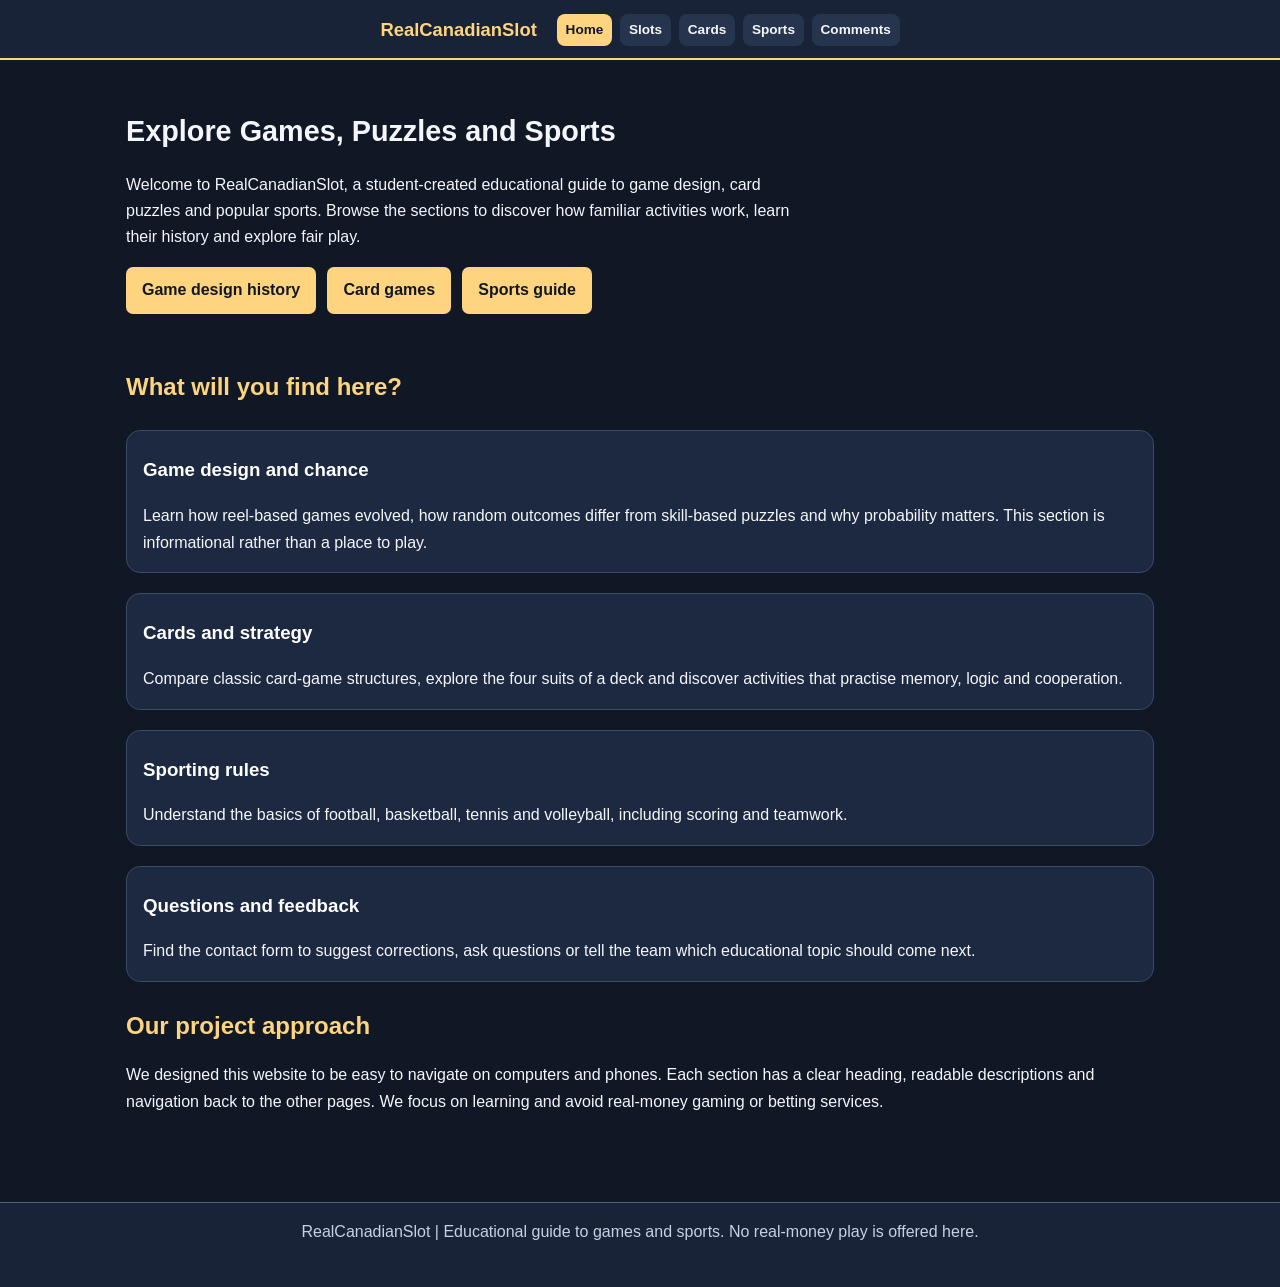
==== commit 939e09e2: "cards, sports and slots upgraded. Added a custom css file for requirements. Minor changes in all oth" ====
--- a/casino-html/index.html
+++ b/casino-html/index.html
@@ -2,92 +2,73 @@
 <html lang="en">
 
 <head>
-    <meta charset="UTF-8">
-    <meta name="viewport" content="width=device-width, initial-scale=1.0">
-    <title>Home | RealCanadianSlot</title>
-    <meta name="description"
-        content="Discover our guide to online casino games, learn how we assess casinos, and explore slots, cards and sports.">
-    <link rel="stylesheet" href="assets/css/style.css">
+  <meta charset="UTF-8">
+  <meta name="viewport" content="width=device-width, initial-scale=1.0">
+  <meta name="description"
+    content="An educational introduction to the RealCanadianSlot student website, with links to game design history, card puzzles, sports rules and comments.">
+  <title>Home | RealCanadianSlot</title>
+  <link rel="stylesheet" href="assets/css/style.css">
+  <link rel="stylesheet" href="assets/css/project-custom.css">
 </head>
 
-<body>
-    <header class="site-header">
-        <div class="site-header-inner">
-            <a class="site-brand" href="index.html">RealCanadianSlot</a>
-            <nav class="site-navigation" aria-label="Main navigation">
-                <a href="index.html" aria-current="page">Home</a>
-                <a href="assets/html/slots.html">Slots</a>
-                <a href="assets/html/cards.html">Cards</a>
-                <a href="assets/html/sports.html">Sports</a>
-                <a href="assets/html/comments.html">Comments</a>
-            </nav>
-        </div>
-    </header>
-
-    <section class="text">
-        <div class="container">
-            <h1 class="text-center">How We Choose the Best Mega Moolah Casinos For You</h1>
-            <p>Thanks to our extensive experience in the online gaming business, we know what to pay attention to in
-                order to distinguish professional casinos. That’s why we regularly research the market and help you
-                select worthy online gambling halls. To ensure that you deal with trusted online gambling operators
-                only, we are very strict when assessing the level of a casino. As a rule, we use the following
-                parameters to “measure” how good a casino is.</p>
-            <h2>Age and Reputation</h2>
-            <p>It all starts with the check-up of a casino’s age and reputation. Knowing the age of a gambling
-                establishment is important for us because it allows us to estimate how experienced it is. As a rule,
-                second rate gaming operators do not work for many years; they change their brand name and cannot boast
-                of a flawless reputation.</p>
-            <figure class="alignright">
-                <img src="assets/img/girls-laughing.png" alt="img">
-            </figure>
-            <h2>Gaming Software</h2>
-            <p>If a casino uses licensed gaming software from a leading company, the risk that it is a scam is reduced
-                to zero. As practice shows, gaming software is a real indicator of the level of professionalism of a
-                casino. If we see that a casino is powered by Microgaming, BestSoft, or NetEnt, we can safely recommend
-                it to our customers.</p>
-            <h2>Game Selection</h2>
-            <p>We give preference to online gaming operators featuring no less than 250 games. What is more, game
-                assortment should not be limited to a particular game type. It should instead cover casino games of all
-                types and denominations. It would be a great advantage if a casino administration adds new games to
-                their library on a regular basis. That’s why we check it as well.</p>
-            <h2>Player Safety</h2>
-            <p>Your online gaming passion should never create problems for your safety, agee? That’s why we check
-                whether a casino has a safety guarantee and keep an eye on the safety measure they implement.</p>
-            <h2>Bonuses</h2>
-            <p>Professional casinos are always generous with their players. They offer different bonuses targeting
-                different categories of players. There should be a welcome bonus for “newcomers,” a loyalty program for
-                seasoned casino players, as well as special incentives associated with different casino games.</p>
-            <h2>Banking Options</h2>
-            <p>Even if you gamble for fun and are not aiming at making a jackpot “your property,” you should still check
-                whether you will be able to cash out a win from a casino. At least, we always do this for you. Apart
-                from checking the list of supported banking methods, we also pay attention to operation timing,
-                restrictions, and associated fees.</p>
-            <h2>Customer Support</h2>
-            <p>You never know when you may need professional help from a casino and how urgent it should be. The
-                situations are different. We do not want you to risk and wait for a response from a casino for hours or
-                even days. That’s why we recommend to you only casinos with 24/7 customer support and always check how
-                fast they reply.</p>
-            <h2>Ready to Play?</h2>
-            <p>If you are ready to play casino games and do not know what casino offers the best gameplay conditions,
-                there is no need for you to spend hours checking what is being offered. Feel free to choose any casino
-                from our rating and enjoy a quality game.</p>
-        </div>
+<body class="project-page">
+  <!-- Navigation is shared across the five pages; the current page is identified. -->
+  <header class="site-header">
+    <div class="site-header-inner">
+      <a class="site-brand" href="index.html">RealCanadianSlot</a>
+      <nav class="site-navigation" aria-label="Main navigation"><a href="index.html" aria-current="page">Home</a>
+        <a href="assets/html/slots.html">Slots</a>
+        <a href="assets/html/cards.html">Cards</a>
+        <a href="assets/html/sports.html">Sports</a>
+        <a href="assets/html/comments.html">Comments</a>
+      </nav>
+    </div>
+  </header>
+  <main class="project-wrap">
+    <section class="project-intro">
+      <h1>Explore Games, Puzzles and Sports</h1>
+      <p>Welcome to RealCanadianSlot, a student-created educational guide to game design, card puzzles and popular
+        sports. Browse the sections to discover how familiar activities work, learn their history and explore fair play.
+      </p>
+      <div class="project-links"><a href="assets/html/slots.html">Game design history</a><a
+          href="assets/html/cards.html">Card games</a><a href="assets/html/sports.html">Sports guide</a></div>
     </section>
-    <footer>
-        <div class="logo">
-            <img src="assets/img/logo.svg" alt="logo">
-        </div>
-        <div class="footer-icons">
-            <img src="assets/img/footer-icon-1.png" alt="icon">
-            <img src="assets/img/footer-icon-2.png" alt="icon">
-            <img src="assets/img/footer-icon-3.png" alt="icon">
-        </div>
-        <div class="project-footer">
-            <div class="project-wrap">
-                <p>RealCanadianSlot | Educational guide to games and sports. No real-money play is offered here.</p>
-            </div>
-        </div>
-    </footer>
+    <section class="project-section">
+      <h2>What will you find here?</h2>
+      <div class="project-grid">
+        <article class="project-card">
+          <h3>Game design and chance</h3>
+          <p>Learn how reel-based games evolved, how random outcomes differ from skill-based puzzles and why probability
+            matters. This section is informational rather than a place to play.</p>
+        </article>
+        <article class="project-card">
+          <h3>Cards and strategy</h3>
+          <p>Compare classic card-game structures, explore the four suits of a deck and discover activities that
+            practise memory, logic and cooperation.</p>
+        </article>
+        <article class="project-card">
+          <h3>Sporting rules</h3>
+          <p>Understand the basics of football, basketball, tennis and volleyball, including scoring and teamwork.</p>
+        </article>
+        <article class="project-card">
+          <h3>Questions and feedback</h3>
+          <p>Find the contact form to suggest corrections, ask questions or tell the team which educational topic should
+            come next.</p>
+        </article>
+      </div>
+    </section>
+    <section class="project-section">
+      <h2>Our project approach</h2>
+      <p>We designed this website to be easy to navigate on computers and phones. Each section has a clear heading,
+        readable descriptions and navigation back to the other pages. We focus on learning and avoid real-money gaming
+        or betting services.</p>
+    </section>
+  </main>
+  <footer class="project-footer">
+    <div class="project-wrap">
+      <p>RealCanadianSlot | Educational guide to games and sports. No real-money play is offered here.</p>
+    </div>
+  </footer>
 </body>
 
 </html>
--- a/casino-html/assets/css/project-custom.css
+++ b/casino-html/assets/css/project-custom.css
@@ -0,0 +1,309 @@
+/* ===== BASE / GLOBAL ===== */
+
+:root {
+    --project-bg: #101725;
+    --project-panel: #202d43;
+    --project-text: #f4f6fb;
+    --project-accent: #ffd47e;
+    --project-gap: 1.4rem;
+}
+
+* {
+    box-sizing: border-box;
+}
+
+html {
+    scroll-behavior: smooth;
+}
+
+body {
+    margin: 0;
+    background: var(--project-bg);
+    color: var(--project-text);
+    font-family: Arial, Helvetica, sans-serif;
+    line-height: 1.65;
+}
+
+body.project-page {
+    background: var(--project-bg);
+}
+
+main {
+    display: block;
+}
+
+/* ===== LAYOUT ===== */
+
+.project-wrap {
+    padding: 1rem;
+}
+
+.project-intro {
+    padding-block: 2rem;
+}
+
+.project-intro h1 {
+    font-size: 1.8rem;
+}
+
+.project-intro p {
+    max-width: 75ch;
+}
+
+.project-section {
+    margin-block: 1.3rem;
+}
+
+.project-section h2 {
+    color: var(--project-accent);
+    margin-block: 0.8rem;
+}
+
+.project-section h3 {
+    color: #fff;
+    margin-block: 0.5rem;
+}
+
+.project-grid {
+    grid-template-columns: 1fr;
+}
+
+.project-card {
+    padding: 1rem;
+}
+
+.project-card p {
+    margin-bottom: 0;
+}
+
+.project-note {
+    padding: 1rem;
+    border-left: 4px solid var(--project-accent);
+    background: var(--project-panel);
+}
+
+.project-feature-image {
+    display: block;
+    width: 100%;
+    max-width: 520px;
+    height: auto;
+    border-radius: 12px;
+}
+
+/* ===== HEADER AND NAVIGATION ===== */
+
+.site-header {
+    background: #192337;
+    border-bottom: 2px solid var(--project-accent);
+}
+
+.site-header-inner {
+    justify-content: center;
+}
+
+.site-brand {
+    font-size: 1.15rem;
+}
+
+.site-navigation {
+    justify-content: center;
+}
+
+.site-navigation a {
+    font-size: 0.85rem;
+    padding: 0.4rem 0.55rem;
+}
+
+.site-navigation a:hover {
+    background: #465c78;
+}
+
+.site-navigation a[aria-current=page] {
+    background: var(--project-accent);
+    color: #101725 !important;
+}
+
+/* ===== LINKS AND ACCESSIBILITY ===== */
+
+.project-links {
+    display: flex;
+    gap: 0.7rem;
+    flex-wrap: wrap;
+}
+
+.project-links a {
+    color: #101725;
+    background: var(--project-accent);
+    padding: 0.65rem 1rem;
+    border-radius: 7px;
+    font-weight: bold;
+    text-decoration: none;
+}
+
+.project-links a:hover {
+    background: #ffe4aa;
+}
+
+a:focus-visible, button:focus-visible, input:focus-visible, textarea:focus-visible {
+    outline: 3px solid var(--project-accent);
+    outline-offset: 3px;
+}
+
+/* ===== CONTACT FORM ===== */
+
+.project-form {
+    display: grid;
+    gap: 0.6rem;
+    max-width: 680px;
+}
+
+.project-form label {
+    font-weight: bold;
+}
+
+.project-form input, .project-form textarea {
+    width: 100%;
+    border: 2px solid #8394aa;
+    border-radius: 6px;
+    padding: 0.7rem;
+    background: #fff;
+    color: #172133;
+    font: inherit;
+}
+
+.project-form button {
+    border: 0;
+    border-radius: 6px;
+    padding: 0.85rem 1.1rem;
+    font: inherit;
+    font-weight: bold;
+    color: #101725;
+    background: var(--project-accent);
+    cursor: pointer;
+}
+
+.project-form button:hover {
+    background: #ffe4aa;
+}
+
+.project-form small {
+    color: #e5e9f0;
+}
+
+/* ===== TABLES ===== */
+
+.project-table {
+    width: 100%;
+    border-collapse: collapse;
+}
+
+.project-table th, .project-table td {
+    padding: 0.4rem;
+}
+
+.project-table th {
+    background: #31415b;
+}
+
+/* ===== FOOTER ===== */
+
+.project-footer {
+    background: #192337;
+    border-top: 1px solid #53627a;
+}
+
+.project-footer p {
+    margin: 0;
+}
+
+/* ===== CONTENT AND IMAGES ===== */
+
+.project-section p {
+    line-height: 1.7;
+}
+
+.project-card img {
+    display: block;
+    width: 100%;
+    height: auto;
+    margin-bottom: 15px;
+    border-radius: 8px;
+}
+
+.project-card h3, .project-card h4 {
+    margin-bottom: 12px;
+}
+
+.casino-overview {
+    padding-block: 35px;
+}
+
+.casino-overview p {
+    line-height: 1.7;
+}
+
+.casino-overview .full-width-banner img.banner {
+    display: block;
+    max-width: 100%;
+    height: auto;
+}
+
+.top-casino .banner {
+    box-sizing: border-box;
+}
+
+/* ===== RESPONSIVE: TABLETS AND SMALL SCREENS ===== */
+@media (max-width: 650px) {
+    .site-header-inner {
+        justify-content: center;
+    }
+    .site-navigation {
+        justify-content: center;
+    }
+    .project-grid {
+        grid-template-columns: 1fr;
+    }
+    .project-wrap {
+        padding: 1rem;
+    }
+    .project-card {
+        padding: 1rem;
+    }
+}
+
+/* ===== RESPONSIVE: PHONES UP TO 400PX ===== */
+@media (max-width: 400px) {
+    .site-brand {
+        font-size: 1.15rem;
+    }
+    .site-navigation a {
+        font-size: 0.85rem;
+        padding: 0.4rem 0.55rem;
+    }
+    .project-intro h1 {
+        font-size: 1.8rem;
+    }
+    .project-section {
+        margin-block: 1.3rem;
+    }
+    .project-section h2 {
+        font-size: 22px;
+    }
+    .project-card h3 {
+        font-size: 19px;
+    }
+    .project-section p {
+        font-size: 15px;
+    }
+    .project-table th, .project-table td {
+        padding: 0.4rem;
+        overflow-wrap: anywhere;
+    }
+}
+
+/* ===== ACCESSIBILITY: REDUCED MOTION ===== */
+@media (prefers-reduced-motion: reduce) {
+    html {
+        scroll-behavior: auto;
+    }
+}
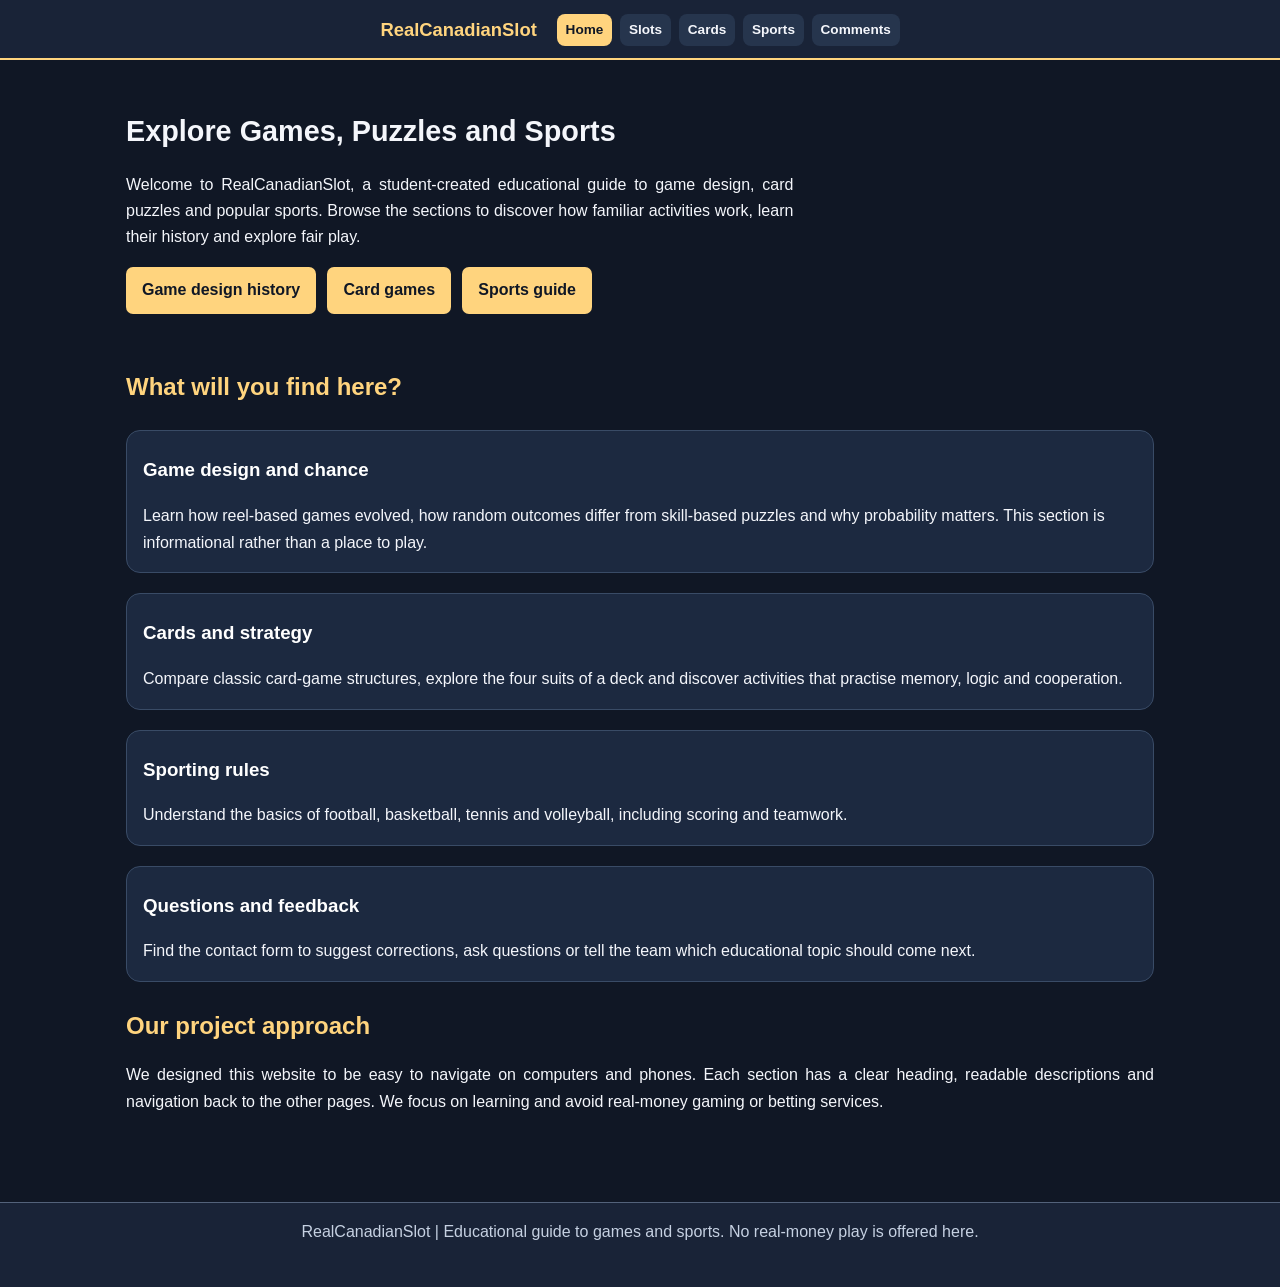
==== commit f664f659: "COMMIT ISMAIL2 23/10" ====
--- a/casino-html/index.html
+++ b/casino-html/index.html
@@ -27,7 +27,7 @@
   <main class="project-wrap">
     <section class="project-intro">
       <h1>Explore Games, Puzzles and Sports</h1>
-      <p>Welcome to RealCanadianSlot, a student-created educational guide to game design, card puzzles and popular
+      <p style="text-align: justify;">Welcome to RealCanadianSlot, a student-created educational guide to game design, card puzzles and popular
         sports. Browse the sections to discover how familiar activities work, learn their history and explore fair play.
       </p>
       <div class="project-links"><a href="assets/html/slots.html">Game design history</a><a
@@ -59,7 +59,7 @@
     </section>
     <section class="project-section">
       <h2>Our project approach</h2>
-      <p>We designed this website to be easy to navigate on computers and phones. Each section has a clear heading,
+      <p style="text-align: justify;">We designed this website to be easy to navigate on computers and phones. Each section has a clear heading,
         readable descriptions and navigation back to the other pages. We focus on learning and avoid real-money gaming
         or betting services.</p>
     </section>
--- a/casino-html/assets/css/style.css
+++ b/casino-html/assets/css/style.css
@@ -919,4 +919,11 @@
 .project-header,
 .project-nav {
   display: none;
+}
+
+#imgdefault {
+    width: 300px;
+    height: auto;
+    display: block;
+    margin: auto;
 }
--- a/casino-html/assets/css/project-custom.css
+++ b/casino-html/assets/css/project-custom.css
@@ -48,6 +48,12 @@
 
 .project-intro p {
     max-width: 75ch;
+}
+
+.comments-page .project-intro p {
+    max-width: 75ch;
+    margin: 0 auto;
+    text-align: center;
 }
 
 .project-section {
@@ -154,8 +160,10 @@
 .project-form {
     display: grid;
     gap: 0.6rem;
-    max-width: 680px;
-}
+    max-width: 500px;
+    margin: 0 auto;
+}
+
 
 .project-form label {
     font-weight: bold;
